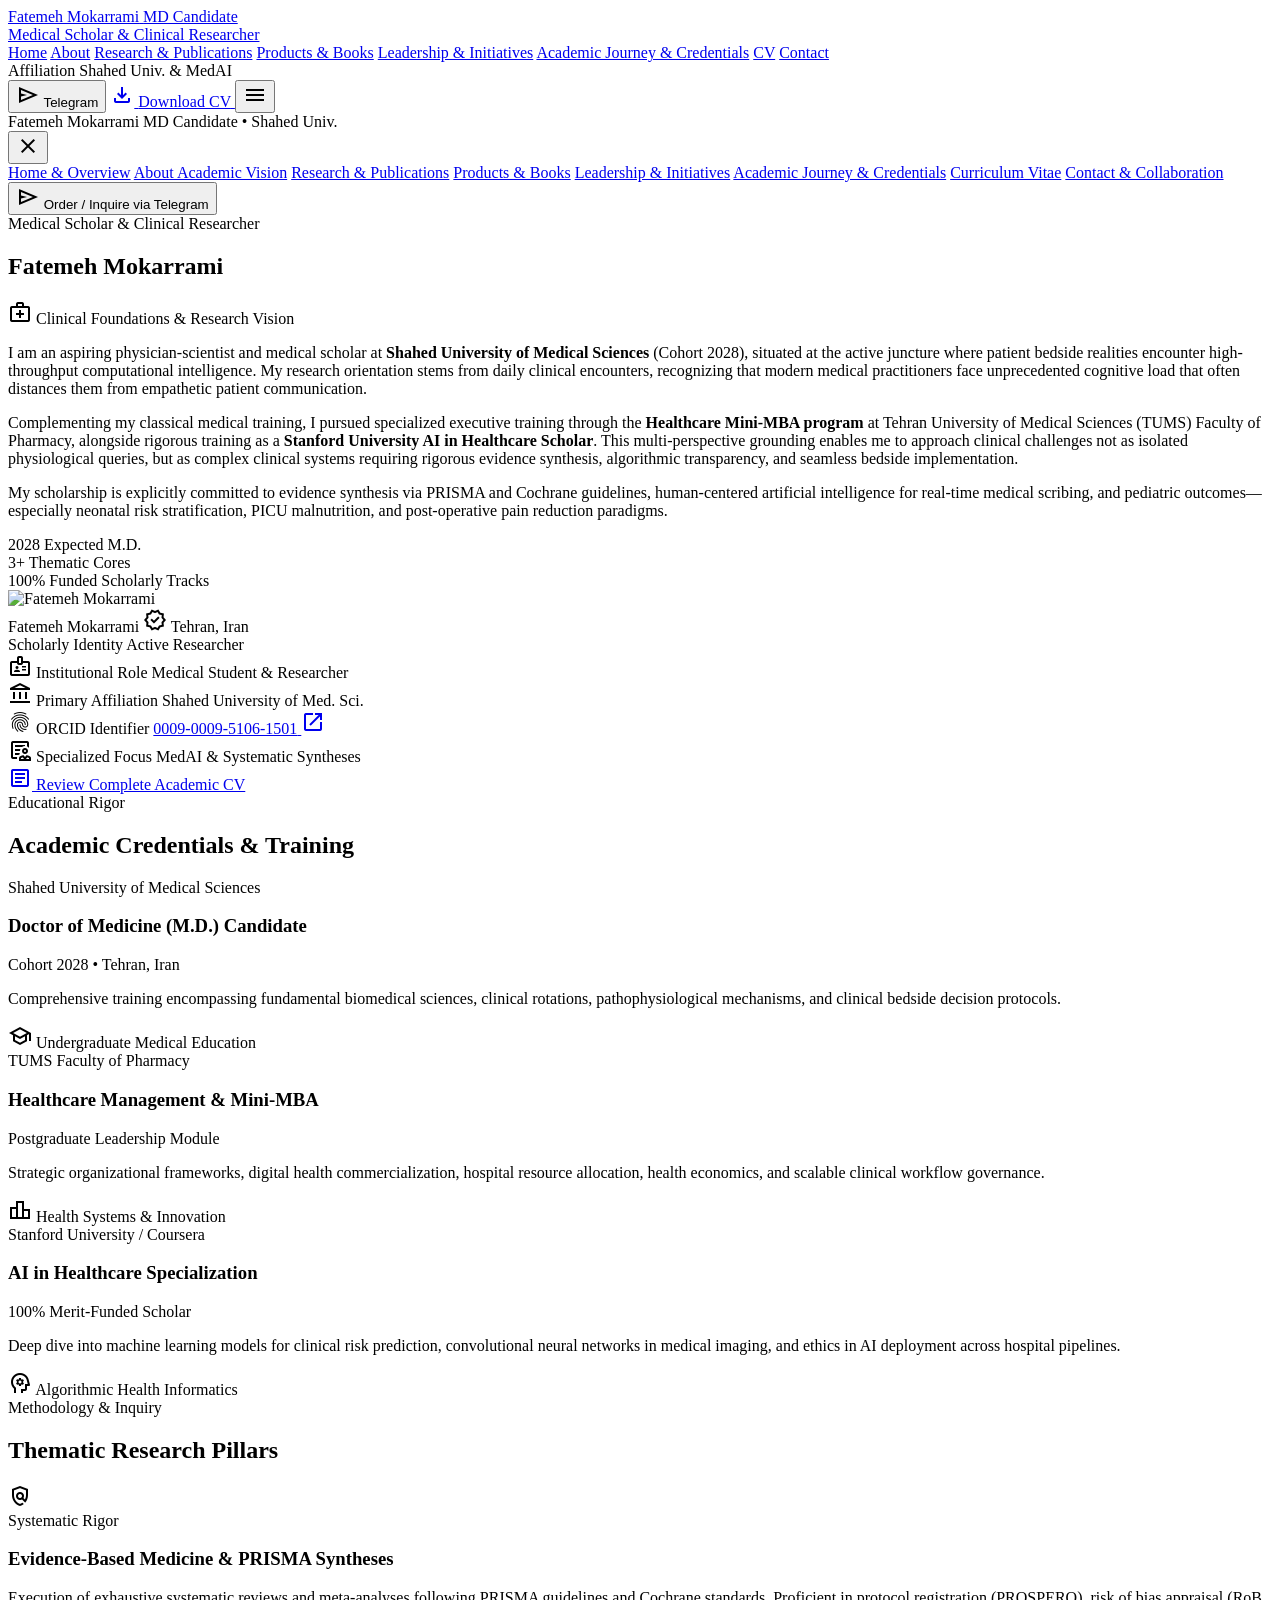
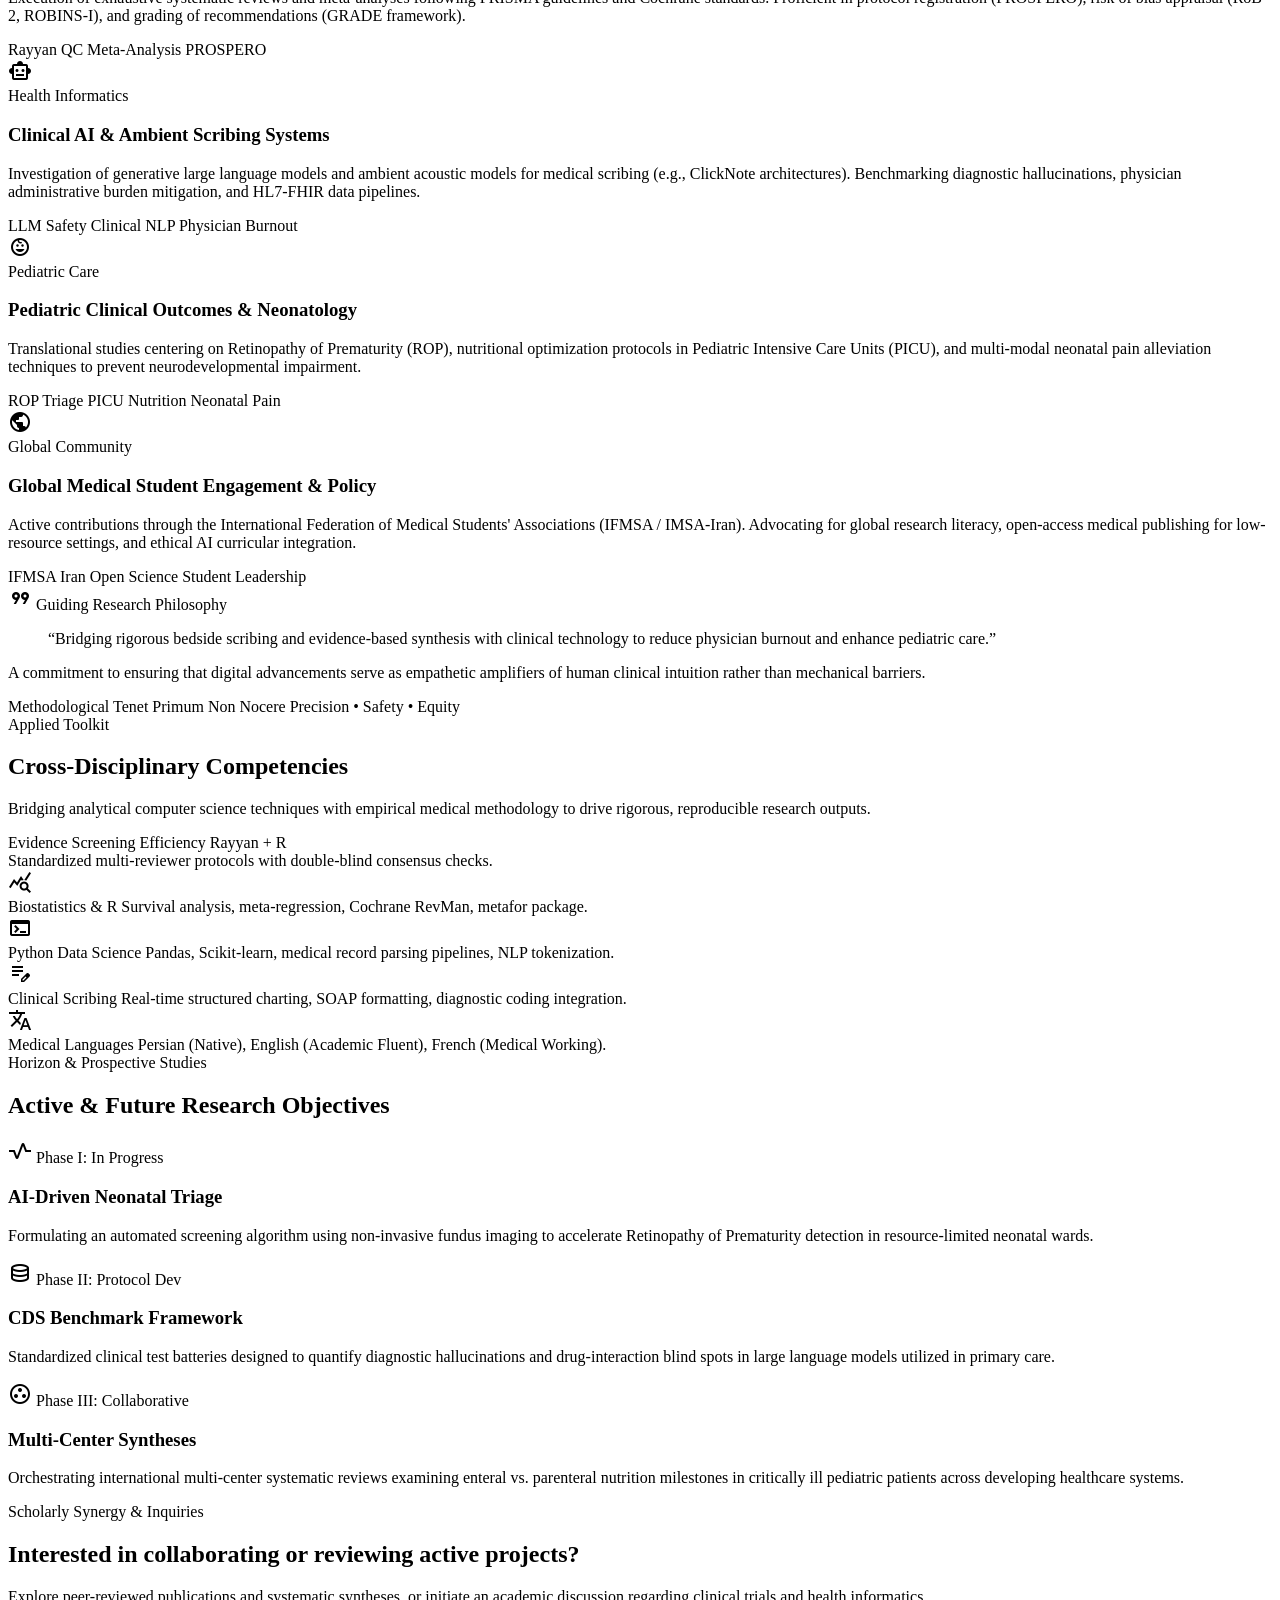
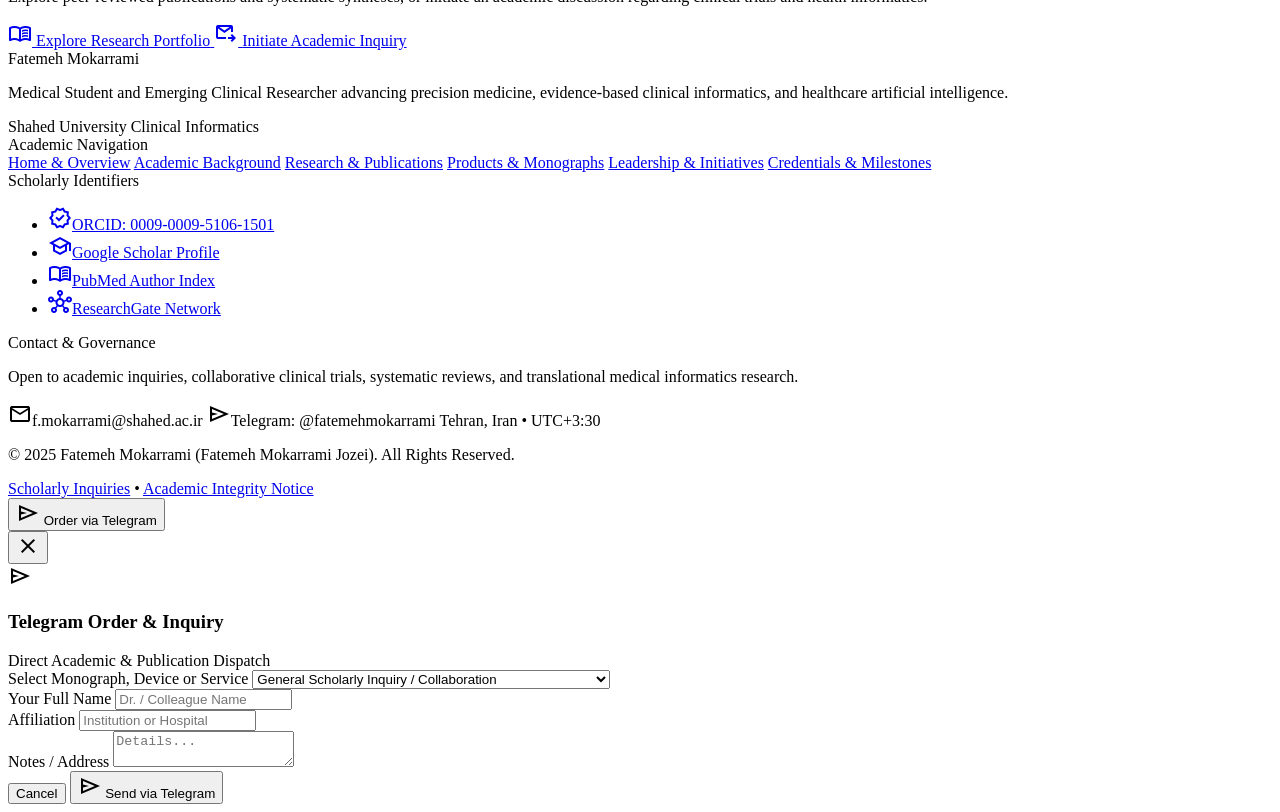
==== about.html @ cdd50680 "Add files via upload" ====
<!DOCTYPE html>
<html class="light" lang="en">
<head>
  <meta charset="utf-8" />
  <meta content="width=device-width, initial-scale=1.0" name="viewport" />
  <title>About | Fatemeh Mokarrami — Medical Scholar &amp; Clinical Researcher</title>
  <meta name="description" content="Academic profile, clinical research vision, and educational credentials of Fatemeh Mokarrami, MD Candidate at Shahed University of Medical Sciences." />
  <link href="https://fonts.googleapis.com" rel="preconnect" />
  <link crossorigin="" href="https://fonts.gstatic.com" rel="preconnect" />
  <link href="https://fonts.googleapis.com/css2?family=Newsreader:ital,opsz,wght@0,6..72,400;0,6..72,500;0,6..72,600;1,6..72,400&family=Plus+Jakarta+Sans:wght@400;500;600;700&display=swap" rel="stylesheet" />
  <link href="https://fonts.googleapis.com/css2?family=Material+Symbols+Outlined:opsz,wght,FILL,GRAD@20..48,100..700,0..1,-50..200" rel="stylesheet" />

  <script src="https://cdn.tailwindcss.com"></script>
  <script>
    tailwind.config = {
      darkMode: "class",
      theme: {
        extend: {
          colors: {
            "primary": "#006860",
            "primary-container": "#00837a",
            "on-primary": "#ffffff",
            "primary-fixed": "#90f4e9",
            "on-primary-fixed": "#00201d",
            "on-primary-fixed-variant": "#00504a",
            "secondary": "#2b5cad",
            "secondary-container": "#7ca8fd",
            "on-secondary": "#ffffff",
            "secondary-fixed": "#d8e2ff",
            "on-secondary-fixed": "#001a41",
            "surface": "#f7f9fb",
            "surface-dim": "#d8dadc",
            "surface-bright": "#f7f9fb",
            "surface-container-lowest": "#ffffff",
            "surface-container-low": "#f2f4f6",
            "surface-container": "#eceef0",
            "surface-container-high": "#e6e8ea",
            "surface-container-highest": "#e0e3e5",
            "on-surface": "#191c1e",
            "on-surface-variant": "#3d4947",
            "outline": "#6d7a77",
            "outline-variant": "#bdc9c6",
            "error": "#ba1a1a",
            "error-container": "#ffdad6",
            "on-error-container": "#93000a"
          },
          fontFamily: {
            "headline-lg": ["Newsreader", "serif"],
            "headline-md": ["Newsreader", "serif"],
            "headline-sm": ["Newsreader", "serif"],
            "headline-xl": ["Newsreader", "serif"],
            "body-lg": ["Plus Jakarta Sans", "sans-serif"],
            "body-md": ["Plus Jakarta Sans", "sans-serif"],
            "body-sm": ["Plus Jakarta Sans", "sans-serif"],
            "label-lg": ["Plus Jakarta Sans", "sans-serif"],
            "label-md": ["Plus Jakarta Sans", "sans-serif"],
            "label-sm": ["Plus Jakarta Sans", "sans-serif"]
          },
          spacing: {
            "gutter": "1.5rem",
            "space-xs": "0.25rem",
            "space-sm": "0.5rem",
            "space-md": "1rem",
            "space-lg": "1.5rem",
            "space-xl": "2.5rem"
          }
        }
      }
    };
  </script>
  <link rel="stylesheet" href="./assets/css/styles.css" />
</head>
<body class="bg-surface font-body-md text-on-surface antialiased">

  <!-- Header Navigation -->
  <header class="fixed top-0 left-0 right-0 w-full z-50 bg-surface-container-lowest/90 backdrop-blur-md shadow-[0_1px_8px_rgba(0,0,0,0.04)] border-b border-surface-container">
    <div class="h-20 max-w-7xl mx-auto px-gutter flex items-center justify-between gap-space-md">
      <a href="index.html" class="flex items-center gap-space-sm group">
        <div class="flex flex-col">
          <div class="flex items-center gap-2">
            <span class="font-headline-sm text-headline-sm text-secondary tracking-tight group-hover:text-primary transition-colors">Fatemeh Mokarrami</span>
            <span class="inline-flex items-center gap-1 px-2 py-0.5 rounded-full bg-primary-fixed text-on-primary-fixed font-label-sm text-xs font-semibold">
              <span class="w-1.5 h-1.5 rounded-full bg-primary animate-pulse"></span>
              <span>MD Candidate</span>
            </span>
          </div>
          <span class="font-label-md text-xs text-on-surface-variant">Medical Scholar &amp; Clinical Researcher</span>
        </div>
      </a>

      <nav class="hidden xl:flex items-center gap-1.5">
        <a href="index.html" data-nav-link class="font-label-lg text-sm text-on-surface-variant hover:text-on-surface hover:bg-surface-container-low px-3 py-1.5 rounded-lg transition-colors">Home</a>
        <a href="about.html" data-nav-link class="font-label-lg text-sm text-secondary font-semibold bg-secondary-fixed/40 px-3 py-1.5 rounded-lg transition-colors">About</a>
        <a href="research.html" data-nav-link class="font-label-lg text-sm text-on-surface-variant hover:text-on-surface hover:bg-surface-container-low px-3 py-1.5 rounded-lg transition-colors">Research &amp; Publications</a>
        <a href="products.html" data-nav-link class="font-label-lg text-sm text-on-surface-variant hover:text-on-surface hover:bg-surface-container-low px-3 py-1.5 rounded-lg transition-colors">Products &amp; Books</a>
        <a href="leadership.html" data-nav-link class="font-label-lg text-sm text-on-surface-variant hover:text-on-surface hover:bg-surface-container-low px-3 py-1.5 rounded-lg transition-colors">Leadership &amp; Initiatives</a>
        <a href="credentials.html" data-nav-link class="font-label-lg text-sm text-on-surface-variant hover:text-on-surface hover:bg-surface-container-low px-3 py-1.5 rounded-lg transition-colors">Academic Journey &amp; Credentials</a>
        <a href="cv.html" data-nav-link class="font-label-lg text-sm text-on-surface-variant hover:text-on-surface hover:bg-surface-container-low px-3 py-1.5 rounded-lg transition-colors">CV</a>
        <a href="contact.html" data-nav-link class="font-label-lg text-sm text-on-surface-variant hover:text-on-surface hover:bg-surface-container-low px-3 py-1.5 rounded-lg transition-colors">Contact</a>
      </nav>

      <div class="flex items-center gap-space-sm">
        <div class="hidden sm:flex flex-col items-end text-right">
          <span class="font-label-sm text-[11px] text-secondary uppercase tracking-wider font-bold">Affiliation</span>
          <span class="font-label-md text-xs text-on-surface font-medium">Shahed Univ. &amp; MedAI</span>
        </div>
        <button onclick="openTelegramOrder()" class="hidden md:inline-flex items-center gap-1.5 px-3 py-1.5 rounded-lg bg-[#2483e2]/15 hover:bg-[#2483e2]/25 text-[#1d6fc2] font-label-md text-xs font-semibold transition-all">
          <span class="material-symbols-outlined text-[16px]">send</span>
          <span>Telegram</span>
        </button>
        <a href="cv.html" class="inline-flex items-center gap-1.5 px-3.5 py-1.5 rounded-lg bg-secondary-fixed/30 hover:bg-secondary-fixed text-secondary hover:text-on-secondary-fixed transition-colors font-label-md text-xs font-semibold">
          <span class="material-symbols-outlined text-[18px]">download</span>
          <span>Download CV</span>
        </a>
        <button id="mobileMenuToggle" class="xl:hidden p-2 rounded-lg bg-surface-container hover:bg-surface-container-high text-on-surface transition-colors" aria-label="Open Navigation Menu">
          <span class="material-symbols-outlined text-[24px]">menu</span>
        </button>
      </div>
    </div>
  </header>

  <!-- Mobile Menu Drawer -->
  <div id="mobileNavBackdrop" class="fixed inset-0 z-50 bg-black/40 backdrop-blur-xs hidden transition-opacity"></div>
  <aside id="mobileNavDrawer" class="fixed top-0 right-0 w-80 max-w-[85vw] h-full z-50 bg-surface-container-lowest shadow-2xl p-6 flex flex-col justify-between transform translate-x-full transition-transform duration-300">
    <div class="flex flex-col gap-4">
      <div class="flex items-center justify-between pb-3 border-b border-surface-container">
        <div class="flex flex-col">
          <span class="font-headline-sm text-secondary font-bold">Fatemeh Mokarrami</span>
          <span class="text-xs text-primary font-medium">MD Candidate • Shahed Univ.</span>
        </div>
        <button id="mobileMenuClose" class="p-1 rounded-lg text-on-surface-variant hover:text-on-surface">
          <span class="material-symbols-outlined text-[24px]">close</span>
        </button>
      </div>
      <nav class="flex flex-col gap-1 text-sm font-medium">
        <a href="index.html" class="px-3 py-2 rounded-lg hover:bg-surface-container-low text-on-surface">Home &amp; Overview</a>
        <a href="about.html" class="px-3 py-2 rounded-lg bg-secondary-fixed/40 text-secondary font-semibold">About Academic Vision</a>
        <a href="research.html" class="px-3 py-2 rounded-lg hover:bg-surface-container-low text-on-surface">Research &amp; Publications</a>
        <a href="products.html" class="px-3 py-2 rounded-lg hover:bg-surface-container-low text-on-surface">Products &amp; Books</a>
        <a href="leadership.html" class="px-3 py-2 rounded-lg hover:bg-surface-container-low text-on-surface">Leadership &amp; Initiatives</a>
        <a href="credentials.html" class="px-3 py-2 rounded-lg hover:bg-surface-container-low text-on-surface">Academic Journey &amp; Credentials</a>
        <a href="cv.html" class="px-3 py-2 rounded-lg hover:bg-surface-container-low text-on-surface">Curriculum Vitae</a>
        <a href="contact.html" class="px-3 py-2 rounded-lg hover:bg-surface-container-low text-on-surface">Contact &amp; Collaboration</a>
      </nav>
    </div>
    <div class="flex flex-col gap-2 pt-4 border-t border-surface-container">
      <button onclick="openTelegramOrder()" class="w-full py-2.5 px-4 rounded-lg bg-[#2483e2] text-white font-medium text-xs flex items-center justify-center gap-2">
        <span class="material-symbols-outlined text-[18px]">send</span>
        <span>Order / Inquire via Telegram</span>
      </button>
    </div>
  </aside>

  <!-- =========================================================================
       MAIN ABOUT CONTENT (EXACT STITCH MARKUP PRESERVED)
       ========================================================================= -->
  <main class="w-full pt-20 bg-surface min-h-[calc(100vh-80px)]">
    <div class="flex flex-col w-full">
      <!-- Subtle Luminous Atmosphere Ambient -->
      <div class="relative w-full overflow-hidden bg-surface py-space-xl px-gutter">
        <div class="absolute -top-24 right-10 w-96 h-96 rounded-full bg-secondary-fixed/40 blur-3xl pointer-events-none -z-0"></div>
        <div class="absolute top-1/2 -left-20 w-80 h-80 rounded-full bg-primary-fixed/30 blur-3xl pointer-events-none -z-0"></div>
        
        <div class="max-w-7xl mx-auto relative z-10 flex flex-col gap-space-xl">
          <!-- Section 1: Editorial Page Header -->
          <section class="flex flex-col items-start gap-2 max-w-4xl">
            <div class="inline-flex items-center gap-2 px-3 py-1 rounded-full bg-secondary-fixed/50 text-secondary">
              <span class="w-2 h-2 rounded-full bg-primary"></span>
              <span class="font-label-sm text-xs uppercase tracking-widest font-semibold">Medical Scholar &amp; Clinical Researcher</span>
            </div>
            <h1 class="font-headline-xl text-3xl sm:text-4xl lg:text-[3.25rem] lg:leading-[3.75rem] text-secondary tracking-tight font-headline-lg">Fatemeh Mokarrami</h1>
          </section>

          <!-- Section 2: Editorial Narrative & Portrait Asymmetry -->
          <section class="grid grid-cols-1 lg:grid-cols-12 gap-space-lg items-start">
            <!-- Left: Narrative Discourse (7 Cols) -->
            <div class="lg:col-span-7 flex flex-col gap-space-md">
              <div class="p-space-lg rounded-xl bg-surface-container-lowest shadow-sm flex flex-col gap-space-md">
                <div class="flex items-center gap-2 text-primary font-label-md text-sm uppercase tracking-wider font-semibold">
                  <span class="material-symbols-outlined text-[20px]">medical_services</span>
                  <span>Clinical Foundations &amp; Research Vision</span>
                </div>
                <p class="font-body-lg text-base text-on-surface leading-relaxed">
                  I am an aspiring physician-scientist and medical scholar at <strong class="font-semibold text-secondary">Shahed University of Medical Sciences</strong> (Cohort 2028), situated at the active juncture where patient bedside realities encounter high-throughput computational intelligence. My research orientation stems from daily clinical encounters, recognizing that modern medical practitioners face unprecedented cognitive load that often distances them from empathetic patient communication.
                </p>
                <p class="font-body-lg text-base text-on-surface leading-relaxed">
                  Complementing my classical medical training, I pursued specialized executive training through the <strong class="font-semibold text-on-surface">Healthcare Mini-MBA program</strong> at Tehran University of Medical Sciences (TUMS) Faculty of Pharmacy, alongside rigorous training as a <strong class="font-semibold text-secondary">Stanford University AI in Healthcare Scholar</strong>. This multi-perspective grounding enables me to approach clinical challenges not as isolated physiological queries, but as complex clinical systems requiring rigorous evidence synthesis, algorithmic transparency, and seamless bedside implementation.
                </p>
                <p class="font-body-lg text-base text-on-surface leading-relaxed">
                  My scholarship is explicitly committed to evidence synthesis via PRISMA and Cochrane guidelines, human-centered artificial intelligence for real-time medical scribing, and pediatric outcomes—especially neonatal risk stratification, PICU malnutrition, and post-operative pain reduction paradigms.
                </p>
                
                <!-- Quick Affiliation Metrics Strip -->
                <div class="grid grid-cols-3 gap-space-sm pt-space-xs mt-space-xs">
                  <div class="p-space-sm rounded-lg bg-surface-container-low flex flex-col">
                    <span class="font-headline-sm text-lg font-bold text-primary font-newsreader">2028</span>
                    <span class="font-label-sm text-xs text-on-surface-variant">Expected M.D.</span>
                  </div>
                  <div class="p-space-sm rounded-lg bg-surface-container-low flex flex-col">
                    <span class="font-headline-sm text-lg font-bold text-secondary font-newsreader">3+</span>
                    <span class="font-label-sm text-xs text-on-surface-variant">Thematic Cores</span>
                  </div>
                  <div class="p-space-sm rounded-lg bg-surface-container-low flex flex-col">
                    <span class="font-headline-sm text-lg font-bold text-tertiary font-newsreader">100%</span>
                    <span class="font-label-sm text-xs text-on-surface-variant">Funded Scholarly Tracks</span>
                  </div>
                </div>
              </div>
            </div>

            <!-- Right: Scholar Portrait & Verified Metadata Card (5 Cols) -->
            <div class="lg:col-span-5 flex flex-col gap-space-md">
              <div class="p-space-lg rounded-xl bg-surface-container-lowest shadow-sm flex flex-col gap-space-md relative overflow-hidden">
                <!-- Decorative Accent Band -->
                <div class="absolute top-0 left-0 right-0 h-1.5 bg-gradient-to-r from-primary via-secondary-container to-secondary"></div>
                <div class="relative w-full aspect-[4/3] rounded-lg overflow-hidden bg-surface-container-high group">
                  <img class="w-full h-full object-cover group-hover:scale-105 transition-transform duration-500" alt="Fatemeh Mokarrami" src="https://lh3.googleusercontent.com/aida-public/[base64]" />
                  <div class="absolute bottom-3 left-3 right-3 p-space-xs rounded-lg bg-surface-container-lowest/90 backdrop-blur-md flex items-center justify-between border border-surface-container shadow-xs">
                    <span class="font-label-sm text-xs text-secondary font-semibold">Fatemeh Mokarrami</span>
                    <span class="inline-flex items-center gap-1 font-label-sm text-xs text-primary font-medium">
                      <span class="material-symbols-outlined text-[16px]">verified</span> Tehran, Iran
                    </span>
                  </div>
                </div>

                <!-- Scholar Credentials Box -->
                <div class="flex flex-col gap-space-sm">
                  <div class="flex items-center justify-between pb-space-xs">
                    <span class="font-label-sm text-xs uppercase text-on-surface-variant font-semibold tracking-wider">Scholarly Identity</span>
                    <span class="px-2 py-0.5 rounded-full bg-primary-fixed text-on-primary-fixed font-label-sm text-xs font-semibold">Active Researcher</span>
                  </div>
                  <div class="flex flex-col gap-2 font-body-sm text-xs">
                    <div class="flex items-center justify-between p-2 rounded-lg bg-surface-container-low">
                      <span class="text-on-surface-variant flex items-center gap-2">
                        <span class="material-symbols-outlined text-[16px] text-primary">badge</span> Institutional Role
                      </span>
                      <span class="font-medium text-on-surface text-right">Medical Student &amp; Researcher</span>
                    </div>
                    <div class="flex items-center justify-between p-2 rounded-lg bg-surface-container-low">
                      <span class="text-on-surface-variant flex items-center gap-2">
                        <span class="material-symbols-outlined text-[16px] text-secondary">account_balance</span> Primary Affiliation
                      </span>
                      <span class="font-medium text-on-surface text-right">Shahed University of Med. Sci.</span>
                    </div>
                    <div class="flex items-center justify-between p-2 rounded-lg bg-surface-container-low">
                      <span class="text-on-surface-variant flex items-center gap-2">
                        <span class="material-symbols-outlined text-[16px] text-primary">fingerprint</span> ORCID Identifier
                      </span>
                      <a class="font-medium text-secondary hover:underline flex items-center gap-1" href="https://orcid.org" target="_blank" rel="noopener noreferrer">
                        <span>0009-0009-5106-1501</span>
                        <span class="material-symbols-outlined text-[14px]">open_in_new</span>
                      </a>
                    </div>
                    <div class="flex items-center justify-between p-2 rounded-lg bg-surface-container-low">
                      <span class="text-on-surface-variant flex items-center gap-2">
                        <span class="material-symbols-outlined text-[16px] text-secondary">clinical_notes</span> Specialized Focus
                      </span>
                      <span class="font-medium text-on-surface text-right">MedAI &amp; Systematic Syntheses</span>
                    </div>
                  </div>
                </div>

                <!-- Download Brief Profile Link -->
                <a class="w-full inline-flex items-center justify-center gap-2 py-2.5 px-4 rounded-lg bg-secondary text-white hover:bg-secondary/90 transition-colors font-label-md text-xs font-semibold shadow-xs" href="cv.html">
                  <span class="material-symbols-outlined text-[18px]">article</span>
                  <span>Review Complete Academic CV</span>
                </a>
              </div>
            </div>
          </section>

          <!-- Section 3: Academic Background & Milestones -->
          <section class="flex flex-col gap-space-md">
            <div class="flex flex-col gap-1">
              <span class="font-label-sm text-xs text-primary uppercase font-bold tracking-wider">Educational Rigor</span>
              <h2 class="font-headline-lg text-2xl sm:text-3xl font-medium text-secondary font-newsreader">Academic Credentials &amp; Training</h2>
            </div>
            <div class="grid grid-cols-1 md:grid-cols-3 gap-space-md">
              <!-- Card 1: Clinical Medicine -->
              <div class="p-space-lg rounded-xl bg-surface-container-lowest shadow-sm border border-surface-container/70 flex flex-col justify-between gap-space-md relative overflow-hidden group hover:shadow-md transition-shadow">
                <div class="w-12 h-1 bg-primary rounded-full"></div>
                <div class="flex flex-col gap-2">
                  <span class="font-label-sm text-xs text-primary uppercase font-semibold">Shahed University of Medical Sciences</span>
                  <h3 class="font-headline-sm text-lg font-semibold text-on-surface font-newsreader">Doctor of Medicine (M.D.) Candidate</h3>
                  <span class="font-label-md text-xs text-secondary font-medium">Cohort 2028 • Tehran, Iran</span>
                  <p class="font-body-md text-xs text-on-surface-variant pt-2 leading-relaxed">
                    Comprehensive training encompassing fundamental biomedical sciences, clinical rotations, pathophysiological mechanisms, and clinical bedside decision protocols.
                  </p>
                </div>
                <div class="inline-flex items-center gap-1.5 text-primary font-label-sm text-xs pt-2">
                  <span class="material-symbols-outlined text-[16px]">school</span>
                  <span>Undergraduate Medical Education</span>
                </div>
              </div>

              <!-- Card 2: Healthcare Mini-MBA -->
              <div class="p-space-lg rounded-xl bg-surface-container-lowest shadow-sm border border-surface-container/70 flex flex-col justify-between gap-space-md relative overflow-hidden group hover:shadow-md transition-shadow">
                <div class="w-12 h-1 bg-secondary rounded-full"></div>
                <div class="flex flex-col gap-2">
                  <span class="font-label-sm text-xs text-secondary uppercase font-semibold">TUMS Faculty of Pharmacy</span>
                  <h3 class="font-headline-sm text-lg font-semibold text-on-surface font-newsreader">Healthcare Management &amp; Mini-MBA</h3>
                  <span class="font-label-md text-xs text-secondary font-medium">Postgraduate Leadership Module</span>
                  <p class="font-body-md text-xs text-on-surface-variant pt-2 leading-relaxed">
                    Strategic organizational frameworks, digital health commercialization, hospital resource allocation, health economics, and scalable clinical workflow governance.
                  </p>
                </div>
                <div class="inline-flex items-center gap-1.5 text-secondary font-label-sm text-xs pt-2">
                  <span class="material-symbols-outlined text-[16px]">leaderboard</span>
                  <span>Health Systems &amp; Innovation</span>
                </div>
              </div>

              <!-- Card 3: AI & Digital Health -->
              <div class="p-space-lg rounded-xl bg-surface-container-lowest shadow-sm border border-surface-container/70 flex flex-col justify-between gap-space-md relative overflow-hidden group hover:shadow-md transition-shadow">
                <div class="w-12 h-1 bg-primary rounded-full"></div>
                <div class="flex flex-col gap-2">
                  <span class="font-label-sm text-xs text-primary uppercase font-semibold">Stanford University / Coursera</span>
                  <h3 class="font-headline-sm text-lg font-semibold text-on-surface font-newsreader">AI in Healthcare Specialization</h3>
                  <span class="font-label-md text-xs text-secondary font-medium">100% Merit-Funded Scholar</span>
                  <p class="font-body-md text-xs text-on-surface-variant pt-2 leading-relaxed">
                    Deep dive into machine learning models for clinical risk prediction, convolutional neural networks in medical imaging, and ethics in AI deployment across hospital pipelines.
                  </p>
                </div>
                <div class="inline-flex items-center gap-1.5 text-primary font-label-sm text-xs pt-2">
                  <span class="material-symbols-outlined text-[16px]">psychology</span>
                  <span>Algorithmic Health Informatics</span>
                </div>
              </div>
            </div>
          </section>

          <!-- Section 4: Thematic Research Pillars -->
          <section class="flex flex-col gap-space-md">
            <div class="flex flex-col gap-1">
              <span class="font-label-sm text-xs text-secondary uppercase font-bold tracking-wider">Methodology &amp; Inquiry</span>
              <h2 class="font-headline-lg text-2xl sm:text-3xl font-medium text-secondary font-newsreader">Thematic Research Pillars</h2>
            </div>
            <div class="grid grid-cols-1 md:grid-cols-2 gap-space-md">
              <div class="p-space-lg rounded-xl bg-surface-container-lowest shadow-sm border border-surface-container/70 flex flex-col gap-space-sm hover:shadow-md transition-shadow">
                <div class="flex items-center justify-between">
                  <div class="w-10 h-10 rounded-lg bg-secondary-fixed/50 flex items-center justify-center text-secondary">
                    <span class="material-symbols-outlined text-[22px]">policy</span>
                  </div>
                  <span class="px-2.5 py-0.5 rounded-full bg-secondary-fixed text-on-secondary-fixed text-xs font-semibold">Systematic Rigor</span>
                </div>
                <h3 class="font-headline-sm text-lg font-semibold text-on-surface mt-1 font-newsreader">Evidence-Based Medicine &amp; PRISMA Syntheses</h3>
                <p class="font-body-md text-xs text-on-surface-variant leading-relaxed">
                  Execution of exhaustive systematic reviews and meta-analyses following PRISMA guidelines and Cochrane standards. Proficient in protocol registration (PROSPERO), risk of bias appraisal (RoB 2, ROBINS-I), and grading of recommendations (GRADE framework).
                </p>
                <div class="flex flex-wrap gap-2 pt-2">
                  <span class="px-2 py-0.5 rounded bg-surface-container text-on-surface-variant text-xs">Rayyan QC</span>
                  <span class="px-2 py-0.5 rounded bg-surface-container text-on-surface-variant text-xs">Meta-Analysis</span>
                  <span class="px-2 py-0.5 rounded bg-surface-container text-on-surface-variant text-xs">PROSPERO</span>
                </div>
              </div>

              <div class="p-space-lg rounded-xl bg-surface-container-lowest shadow-sm border border-surface-container/70 flex flex-col gap-space-sm hover:shadow-md transition-shadow">
                <div class="flex items-center justify-between">
                  <div class="w-10 h-10 rounded-lg bg-primary-fixed/50 flex items-center justify-center text-primary">
                    <span class="material-symbols-outlined text-[22px]">smart_toy</span>
                  </div>
                  <span class="px-2.5 py-0.5 rounded-full bg-primary-fixed text-on-primary-fixed text-xs font-semibold">Health Informatics</span>
                </div>
                <h3 class="font-headline-sm text-lg font-semibold text-on-surface mt-1 font-newsreader">Clinical AI &amp; Ambient Scribing Systems</h3>
                <p class="font-body-md text-xs text-on-surface-variant leading-relaxed">
                  Investigation of generative large language models and ambient acoustic models for medical scribing (e.g., ClickNote architectures). Benchmarking diagnostic hallucinations, physician administrative burden mitigation, and HL7-FHIR data pipelines.
                </p>
                <div class="flex flex-wrap gap-2 pt-2">
                  <span class="px-2 py-0.5 rounded bg-surface-container text-on-surface-variant text-xs">LLM Safety</span>
                  <span class="px-2 py-0.5 rounded bg-surface-container text-on-surface-variant text-xs">Clinical NLP</span>
                  <span class="px-2 py-0.5 rounded bg-surface-container text-on-surface-variant text-xs">Physician Burnout</span>
                </div>
              </div>

              <div class="p-space-lg rounded-xl bg-surface-container-lowest shadow-sm border border-surface-container/70 flex flex-col gap-space-sm hover:shadow-md transition-shadow">
                <div class="flex items-center justify-between">
                  <div class="w-10 h-10 rounded-lg bg-secondary-fixed/50 flex items-center justify-center text-secondary">
                    <span class="material-symbols-outlined text-[22px]">child_care</span>
                  </div>
                  <span class="px-2.5 py-0.5 rounded-full bg-secondary-fixed text-on-secondary-fixed text-xs font-semibold">Pediatric Care</span>
                </div>
                <h3 class="font-headline-sm text-lg font-semibold text-on-surface mt-1 font-newsreader">Pediatric Clinical Outcomes &amp; Neonatology</h3>
                <p class="font-body-md text-xs text-on-surface-variant leading-relaxed">
                  Translational studies centering on Retinopathy of Prematurity (ROP), nutritional optimization protocols in Pediatric Intensive Care Units (PICU), and multi-modal neonatal pain alleviation techniques to prevent neurodevelopmental impairment.
                </p>
                <div class="flex flex-wrap gap-2 pt-2">
                  <span class="px-2 py-0.5 rounded bg-surface-container text-on-surface-variant text-xs">ROP Triage</span>
                  <span class="px-2 py-0.5 rounded bg-surface-container text-on-surface-variant text-xs">PICU Nutrition</span>
                  <span class="px-2 py-0.5 rounded bg-surface-container text-on-surface-variant text-xs">Neonatal Pain</span>
                </div>
              </div>

              <div class="p-space-lg rounded-xl bg-surface-container-lowest shadow-sm border border-surface-container/70 flex flex-col gap-space-sm hover:shadow-md transition-shadow">
                <div class="flex items-center justify-between">
                  <div class="w-10 h-10 rounded-lg bg-primary-fixed/50 flex items-center justify-center text-primary">
                    <span class="material-symbols-outlined text-[22px]">public</span>
                  </div>
                  <span class="px-2.5 py-0.5 rounded-full bg-primary-fixed text-on-primary-fixed text-xs font-semibold">Global Community</span>
                </div>
                <h3 class="font-headline-sm text-lg font-semibold text-on-surface mt-1 font-newsreader">Global Medical Student Engagement &amp; Policy</h3>
                <p class="font-body-md text-xs text-on-surface-variant leading-relaxed">
                  Active contributions through the International Federation of Medical Students' Associations (IFMSA / IMSA-Iran). Advocating for global research literacy, open-access medical publishing for low-resource settings, and ethical AI curricular integration.
                </p>
                <div class="flex flex-wrap gap-2 pt-2">
                  <span class="px-2 py-0.5 rounded bg-surface-container text-on-surface-variant text-xs">IFMSA Iran</span>
                  <span class="px-2 py-0.5 rounded bg-surface-container text-on-surface-variant text-xs">Open Science</span>
                  <span class="px-2 py-0.5 rounded bg-surface-container text-on-surface-variant text-xs">Student Leadership</span>
                </div>
              </div>
            </div>
          </section>

          <!-- Section 5: Research Philosophy Callout Banner -->
          <section class="w-full rounded-2xl bg-primary-fixed/30 p-space-lg lg:p-space-xl relative overflow-hidden shadow-sm border border-primary-fixed/50">
            <div class="flex flex-col lg:flex-row items-start lg:items-center justify-between gap-space-md relative z-10">
              <div class="flex flex-col gap-space-xs max-w-3xl">
                <div class="flex items-center gap-2 text-primary font-label-sm text-xs uppercase font-bold tracking-widest">
                  <span class="material-symbols-outlined text-[18px]">format_quote</span>
                  <span>Guiding Research Philosophy</span>
                </div>
                <blockquote class="font-headline-lg text-xl sm:text-2xl lg:text-[2.25rem] lg:leading-[2.75rem] text-on-primary-fixed italic font-normal font-newsreader">
                  “Bridging rigorous bedside scribing and evidence-based synthesis with clinical technology to reduce physician burnout and enhance pediatric care.”
                </blockquote>
                <p class="font-body-md text-xs text-on-primary-fixed-variant pt-2">
                  A commitment to ensuring that digital advancements serve as empathetic amplifiers of human clinical intuition rather than mechanical barriers.
                </p>
              </div>
              <div class="shrink-0 p-4 rounded-xl bg-surface-container-lowest/80 backdrop-blur-sm flex flex-col gap-1 text-center min-w-[200px] border border-surface-container shadow-xs">
                <span class="font-label-sm text-xs text-on-surface-variant uppercase">Methodological Tenet</span>
                <span class="font-headline-sm text-lg font-bold text-primary font-newsreader">Primum Non Nocere</span>
                <span class="font-label-sm text-xs text-secondary font-medium">Precision • Safety • Equity</span>
              </div>
            </div>
          </section>

          <!-- Section 6: Cross-Disciplinary Competencies & Technical Skills -->
          <section class="grid grid-cols-1 lg:grid-cols-12 gap-space-lg items-center">
            <div class="lg:col-span-5 flex flex-col gap-space-sm">
              <span class="font-label-sm text-xs text-primary uppercase font-bold tracking-wider">Applied Toolkit</span>
              <h2 class="font-headline-lg text-2xl sm:text-3xl font-medium text-secondary font-newsreader">Cross-Disciplinary Competencies</h2>
              <p class="font-body-lg text-sm text-on-surface-variant leading-relaxed">
                Bridging analytical computer science techniques with empirical medical methodology to drive rigorous, reproducible research outputs.
              </p>
              
              <!-- Small progress metric box -->
              <div class="p-space-md rounded-xl bg-surface-container-lowest shadow-sm border border-surface-container/70 flex flex-col gap-space-sm mt-space-xs">
                <div class="flex items-center justify-between text-xs">
                  <span class="font-label-md text-on-surface font-semibold">Evidence Screening Efficiency</span>
                  <span class="font-label-md text-primary font-bold">Rayyan + R</span>
                </div>
                <div class="w-full h-2 rounded-full bg-surface-container overflow-hidden">
                  <div class="h-2 rounded-full bg-primary" style="width: 92%"></div>
                </div>
                <span class="font-body-sm text-[11px] text-on-surface-variant">Standardized multi-reviewer protocols with double-blind consensus checks.</span>
              </div>
            </div>

            <div class="lg:col-span-7 grid grid-cols-1 sm:grid-cols-2 gap-space-sm">
              <div class="p-space-md rounded-xl bg-surface-container-lowest shadow-sm border border-surface-container/70 flex items-start gap-3">
                <div class="w-9 h-9 rounded-lg bg-primary-fixed/50 flex items-center justify-center text-primary shrink-0">
                  <span class="material-symbols-outlined text-[20px]">query_stats</span>
                </div>
                <div class="flex flex-col">
                  <span class="font-headline-sm text-sm font-bold text-on-surface font-newsreader">Biostatistics &amp; R</span>
                  <span class="font-body-sm text-xs text-on-surface-variant mt-0.5">Survival analysis, meta-regression, Cochrane RevMan, metafor package.</span>
                </div>
              </div>

              <div class="p-space-md rounded-xl bg-surface-container-lowest shadow-sm border border-surface-container/70 flex items-start gap-3">
                <div class="w-9 h-9 rounded-lg bg-secondary-fixed/50 flex items-center justify-center text-secondary shrink-0">
                  <span class="material-symbols-outlined text-[20px]">terminal</span>
                </div>
                <div class="flex flex-col">
                  <span class="font-headline-sm text-sm font-bold text-on-surface font-newsreader">Python Data Science</span>
                  <span class="font-body-sm text-xs text-on-surface-variant mt-0.5">Pandas, Scikit-learn, medical record parsing pipelines, NLP tokenization.</span>
                </div>
              </div>

              <div class="p-space-md rounded-xl bg-surface-container-lowest shadow-sm border border-surface-container/70 flex items-start gap-3">
                <div class="w-9 h-9 rounded-lg bg-secondary-fixed/50 flex items-center justify-center text-secondary shrink-0">
                  <span class="material-symbols-outlined text-[20px]">edit_note</span>
                </div>
                <div class="flex flex-col">
                  <span class="font-headline-sm text-sm font-bold text-on-surface font-newsreader">Clinical Scribing</span>
                  <span class="font-body-sm text-xs text-on-surface-variant mt-0.5">Real-time structured charting, SOAP formatting, diagnostic coding integration.</span>
                </div>
              </div>

              <div class="p-space-md rounded-xl bg-surface-container-lowest shadow-sm border border-surface-container/70 flex items-start gap-3">
                <div class="w-9 h-9 rounded-lg bg-primary-fixed/50 flex items-center justify-center text-primary shrink-0">
                  <span class="material-symbols-outlined text-[20px]">translate</span>
                </div>
                <div class="flex flex-col">
                  <span class="font-headline-sm text-sm font-bold text-on-surface font-newsreader">Medical Languages</span>
                  <span class="font-body-sm text-xs text-on-surface-variant mt-0.5">Persian (Native), English (Academic Fluent), French (Medical Working).</span>
                </div>
              </div>
            </div>
          </section>

          <!-- Section 7: Future Research Directions -->
          <section class="flex flex-col gap-space-md">
            <div class="flex flex-col gap-1">
              <span class="font-label-sm text-xs text-secondary uppercase font-bold tracking-wider">Horizon &amp; Prospective Studies</span>
              <h2 class="font-headline-lg text-2xl sm:text-3xl font-medium text-secondary font-newsreader">Active &amp; Future Research Objectives</h2>
            </div>
            <div class="grid grid-cols-1 md:grid-cols-3 gap-space-md">
              <div class="p-space-lg rounded-xl bg-surface-container-lowest shadow-sm border border-surface-container/70 flex flex-col gap-space-sm relative">
                <div class="flex items-center gap-2 text-primary">
                  <span class="material-symbols-outlined text-[22px]">vital_signs</span>
                  <span class="font-label-sm text-xs uppercase font-bold">Phase I: In Progress</span>
                </div>
                <h3 class="font-headline-sm text-base font-semibold text-on-surface font-newsreader">AI-Driven Neonatal Triage</h3>
                <p class="font-body-md text-xs text-on-surface-variant leading-relaxed">
                  Formulating an automated screening algorithm using non-invasive fundus imaging to accelerate Retinopathy of Prematurity detection in resource-limited neonatal wards.
                </p>
              </div>

              <div class="p-space-lg rounded-xl bg-surface-container-lowest shadow-sm border border-surface-container/70 flex flex-col gap-space-sm relative">
                <div class="flex items-center gap-2 text-secondary">
                  <span class="material-symbols-outlined text-[22px]">database</span>
                  <span class="font-label-sm text-xs uppercase font-bold">Phase II: Protocol Dev</span>
                </div>
                <h3 class="font-headline-sm text-base font-semibold text-on-surface font-newsreader">CDS Benchmark Framework</h3>
                <p class="font-body-md text-xs text-on-surface-variant leading-relaxed">
                  Standardized clinical test batteries designed to quantify diagnostic hallucinations and drug-interaction blind spots in large language models utilized in primary care.
                </p>
              </div>

              <div class="p-space-lg rounded-xl bg-surface-container-lowest shadow-sm border border-surface-container/70 flex flex-col gap-space-sm relative">
                <div class="flex items-center gap-2 text-primary">
                  <span class="material-symbols-outlined text-[22px]">group_work</span>
                  <span class="font-label-sm text-xs uppercase font-bold">Phase III: Collaborative</span>
                </div>
                <h3 class="font-headline-sm text-base font-semibold text-on-surface font-newsreader">Multi-Center Syntheses</h3>
                <p class="font-body-md text-xs text-on-surface-variant leading-relaxed">
                  Orchestrating international multi-center systematic reviews examining enteral vs. parenteral nutrition milestones in critically ill pediatric patients across developing healthcare systems.
                </p>
              </div>
            </div>
          </section>

          <!-- Section 8: Bottom Call-To-Action Banner -->
          <section class="w-full rounded-2xl bg-secondary-fixed/30 p-space-lg lg:p-space-xl flex flex-col md:flex-row items-center justify-between gap-space-md shadow-sm border border-secondary-fixed/50">
            <div class="flex flex-col gap-1 max-w-xl text-center md:text-left">
              <span class="font-label-sm text-xs uppercase text-secondary font-bold tracking-wider">Scholarly Synergy &amp; Inquiries</span>
              <h2 class="font-headline-lg text-2xl sm:text-3xl font-medium text-secondary font-newsreader">Interested in collaborating or reviewing active projects?</h2>
              <p class="font-body-md text-sm text-on-surface-variant">
                Explore peer-reviewed publications and systematic syntheses, or initiate an academic discussion regarding clinical trials and health informatics.
              </p>
            </div>
            <div class="flex flex-wrap items-center gap-space-sm justify-center">
              <a class="inline-flex items-center gap-2 px-5 py-3 rounded-lg bg-secondary text-white font-label-md text-xs font-semibold hover:bg-secondary/90 transition-colors shadow-sm" href="research.html">
                <span class="material-symbols-outlined text-[18px]">menu_book</span>
                <span>Explore Research Portfolio</span>
              </a>
              <a class="inline-flex items-center gap-2 px-5 py-3 rounded-lg bg-surface-container-lowest text-secondary font-label-md text-xs font-semibold hover:bg-surface-container-low transition-colors shadow-xs border border-surface-container" href="contact.html">
                <span class="material-symbols-outlined text-[18px]">outgoing_mail</span>
                <span>Initiate Academic Inquiry</span>
              </a>
            </div>
          </section>
        </div>
      </div>
    </div>
  </main>

  <!-- Footer -->
  <footer class="w-full bg-surface-container-lowest border-t border-surface-container mt-space-xl">
    <div class="max-w-7xl mx-auto px-gutter pt-space-xl pb-space-lg">
      <div class="grid grid-cols-1 md:grid-cols-2 lg:grid-cols-4 gap-space-lg">
        <div class="flex flex-col gap-space-sm">
          <span class="font-headline-sm text-lg font-bold text-secondary font-newsreader">Fatemeh Mokarrami</span>
          <p class="font-body-sm text-xs text-on-surface-variant leading-relaxed">Medical Student and Emerging Clinical Researcher advancing precision medicine, evidence-based clinical informatics, and healthcare artificial intelligence.</p>
          <div class="flex items-center gap-2 pt-space-xs">
            <span class="inline-flex items-center px-2 py-0.5 rounded-full bg-primary-fixed text-on-primary-fixed font-label-sm text-[11px] font-semibold">Shahed University</span>
            <span class="inline-flex items-center px-2 py-0.5 rounded-full bg-secondary-fixed text-on-secondary-fixed font-label-sm text-[11px] font-semibold">Clinical Informatics</span>
          </div>
        </div>
        <div class="flex flex-col gap-space-sm">
          <span class="font-label-lg text-sm font-bold text-on-surface uppercase tracking-wider">Academic Navigation</span>
          <nav class="flex flex-col gap-2 font-body-sm text-xs">
            <a class="text-on-surface-variant hover:text-on-surface transition-colors" href="index.html">Home &amp; Overview</a>
            <a class="text-secondary font-semibold" href="about.html">Academic Background</a>
            <a class="text-on-surface-variant hover:text-on-surface transition-colors" href="research.html">Research &amp; Publications</a>
            <a class="text-on-surface-variant hover:text-on-surface transition-colors" href="products.html">Products &amp; Monographs</a>
            <a class="text-on-surface-variant hover:text-on-surface transition-colors" href="leadership.html">Leadership &amp; Initiatives</a>
            <a class="text-on-surface-variant hover:text-on-surface transition-colors" href="credentials.html">Credentials &amp; Milestones</a>
          </nav>
        </div>
        <div class="flex flex-col gap-space-sm">
          <span class="font-label-lg text-sm font-bold text-on-surface uppercase tracking-wider">Scholarly Identifiers</span>
          <ul class="flex flex-col gap-2 font-body-sm text-xs text-on-surface-variant">
            <li><a class="inline-flex items-center gap-1.5 hover:text-secondary transition-colors" href="https://orcid.org" target="_blank" rel="noopener noreferrer"><span class="material-symbols-outlined text-[16px] text-primary">verified</span><span>ORCID: 0009-0009-5106-1501</span></a></li>
            <li><a class="inline-flex items-center gap-1.5 hover:text-secondary transition-colors" href="https://scholar.google.com" target="_blank" rel="noopener noreferrer"><span class="material-symbols-outlined text-[16px] text-secondary">school</span><span>Google Scholar Profile</span></a></li>
            <li><a class="inline-flex items-center gap-1.5 hover:text-secondary transition-colors" href="https://pubmed.ncbi.nlm.nih.gov" target="_blank" rel="noopener noreferrer"><span class="material-symbols-outlined text-[16px] text-primary">menu_book</span><span>PubMed Author Index</span></a></li>
            <li><a class="inline-flex items-center gap-1.5 hover:text-secondary transition-colors" href="https://researchgate.net" target="_blank" rel="noopener noreferrer"><span class="material-symbols-outlined text-[16px] text-secondary">hub</span><span>ResearchGate Network</span></a></li>
          </ul>
        </div>
        <div class="flex flex-col gap-space-sm">
          <span class="font-label-lg text-sm font-bold text-on-surface uppercase tracking-wider">Contact &amp; Governance</span>
          <p class="font-body-sm text-xs text-on-surface-variant leading-relaxed">Open to academic inquiries, collaborative clinical trials, systematic reviews, and translational medical informatics research.</p>
          <div class="flex flex-col gap-1.5 pt-space-xs text-xs">
            <span class="text-on-surface flex items-center gap-2"><span class="material-symbols-outlined text-[18px] text-primary">mail</span><span>f.mokarrami@shahed.ac.ir</span></span>
            <span class="text-on-surface-variant flex items-center gap-2"><span class="material-symbols-outlined text-[18px] text-[#2483e2]">send</span><span>Telegram: @fatemehmokarrami</span></span>
            <span class="font-label-sm text-on-surface-variant text-[11px]">Tehran, Iran • UTC+3:30</span>
          </div>
        </div>
      </div>
      <div class="mt-space-lg pt-space-md border-t border-surface-container flex flex-col sm:flex-row items-center justify-between gap-space-sm font-label-sm text-xs text-on-surface-variant">
        <p>© 2025 Fatemeh Mokarrami (Fatemeh Mokarrami Jozei). All Rights Reserved.</p>
        <div class="flex items-center gap-4">
          <a class="hover:text-on-surface transition-colors" href="contact.html">Scholarly Inquiries</a>
          <span class="text-outline-variant">•</span>
          <a class="hover:text-on-surface transition-colors" href="credentials.html">Academic Integrity Notice</a>
        </div>
      </div>
    </div>
  </footer>

  <!-- Floating Telegram Contact Widget -->
  <aside id="telegramFloatingBtn" aria-label="Quick contact" class="fixed bottom-6 right-6 z-40 flex items-center gap-2 group">
    <button onclick="openTelegramOrder()" class="flex items-center gap-2.5 px-4 py-3 rounded-full bg-[#2483e2] text-white font-semibold text-xs shadow-xl hover:bg-[#1d6fc2] transition-all hover:scale-105 pulse-telegram">
      <span class="material-symbols-outlined text-[20px]">send</span>
      <span class="hidden sm:inline">Order via Telegram</span>
    </button>
  </aside>

  <!-- Telegram Order Modal Included -->
  <div id="telegramOrderModal" class="fixed inset-0 z-50 flex items-center justify-center bg-black/40 backdrop-blur-xs hidden transition-opacity">
    <div class="bg-surface-container-lowest rounded-2xl max-w-lg w-full mx-4 p-6 sm:p-8 shadow-2xl border border-surface-container flex flex-col gap-space-md relative max-h-[90vh] overflow-y-auto">
      <button id="closeOrderModalBtn" class="absolute top-4 right-4 text-on-surface-variant hover:text-on-surface p-1 rounded-lg">
        <span class="material-symbols-outlined text-[24px]">close</span>
      </button>
      <div class="flex items-center gap-3">
        <div class="w-10 h-10 rounded-xl bg-[#2483e2]/15 text-[#1d6fc2] flex items-center justify-center">
          <span class="material-symbols-outlined text-[24px]">send</span>
        </div>
        <div>
          <h3 class="font-headline-sm text-xl font-bold text-secondary font-newsreader">Telegram Order &amp; Inquiry</h3>
          <span class="text-xs text-on-surface-variant">Direct Academic &amp; Publication Dispatch</span>
        </div>
      </div>
      <form id="telegramOrderForm" class="flex flex-col gap-3 text-xs">
        <div>
          <label class="block font-semibold text-on-surface mb-1">Select Monograph, Device or Service</label>
          <select id="orderItemSelect" class="w-full px-3.5 py-2.5 rounded-lg border border-surface-container bg-surface text-on-surface focus:outline-none focus:ring-2 focus:ring-[#2483e2]">
            <option value="General Inquiry">General Scholarly Inquiry / Collaboration</option>
            <option value="Step-by-Step Medicine in Canada Book">Book: Step-by-Step Medicine in Canada</option>
            <option value="Nelson Textbook of Pediatrics Translation">Book: Nelson Textbook of Pediatrics Translation</option>
            <option value="Practical Clinical Ethics Handbook at the Bedside">Book: Practical Clinical Ethics Handbook at the Bedside</option>
            <option value="Ethical Challenges in Traditional Medicine Chapter">Book Chapter: Ethical Challenges in Traditional Medicine</option>
            <option value="ClickNote Clinical AI Demo">MedTech: ClickNote Clinical Documentation AI</option>
            <option value="BabyNose Device">MedTech: BabyNose Neonatal Device</option>
          </select>
        </div>
        <div class="grid grid-cols-1 sm:grid-cols-2 gap-3">
          <div>
            <label class="block font-semibold text-on-surface mb-1">Your Full Name</label>
            <input id="orderNameInput" type="text" placeholder="Dr. / Colleague Name" required class="w-full px-3.5 py-2 rounded-lg border border-surface-container bg-surface text-on-surface focus:outline-none focus:ring-2 focus:ring-[#2483e2]" />
          </div>
          <div>
            <label class="block font-semibold text-on-surface mb-1">Affiliation</label>
            <input id="orderAffiliationInput" type="text" placeholder="Institution or Hospital" class="w-full px-3.5 py-2 rounded-lg border border-surface-container bg-surface text-on-surface focus:outline-none focus:ring-2 focus:ring-[#2483e2]" />
          </div>
        </div>
        <div>
          <label class="block font-semibold text-on-surface mb-1">Notes / Address</label>
          <textarea id="orderNotesInput" rows="2" placeholder="Details..." class="w-full px-3.5 py-2 rounded-lg border border-surface-container bg-surface text-on-surface focus:outline-none focus:ring-2 focus:ring-[#2483e2]"></textarea>
        </div>
        <div class="pt-2 flex items-center justify-end gap-2">
          <button type="button" onclick="document.getElementById('telegramOrderModal').classList.add('hidden')" class="px-4 py-2 rounded-lg bg-surface-container-low text-on-surface font-semibold hover:bg-surface-container transition-all">Cancel</button>
          <button type="submit" class="px-5 py-2.5 rounded-lg bg-[#2483e2] text-white font-semibold hover:bg-[#1d6fc2] transition-all flex items-center gap-1.5 shadow-sm">
            <span class="material-symbols-outlined text-[16px]">send</span>
            <span>Send via Telegram</span>
          </button>
        </div>
      </form>
    </div>
  </div>

  <script src="./assets/js/main.js"></script>
</body>
</html>
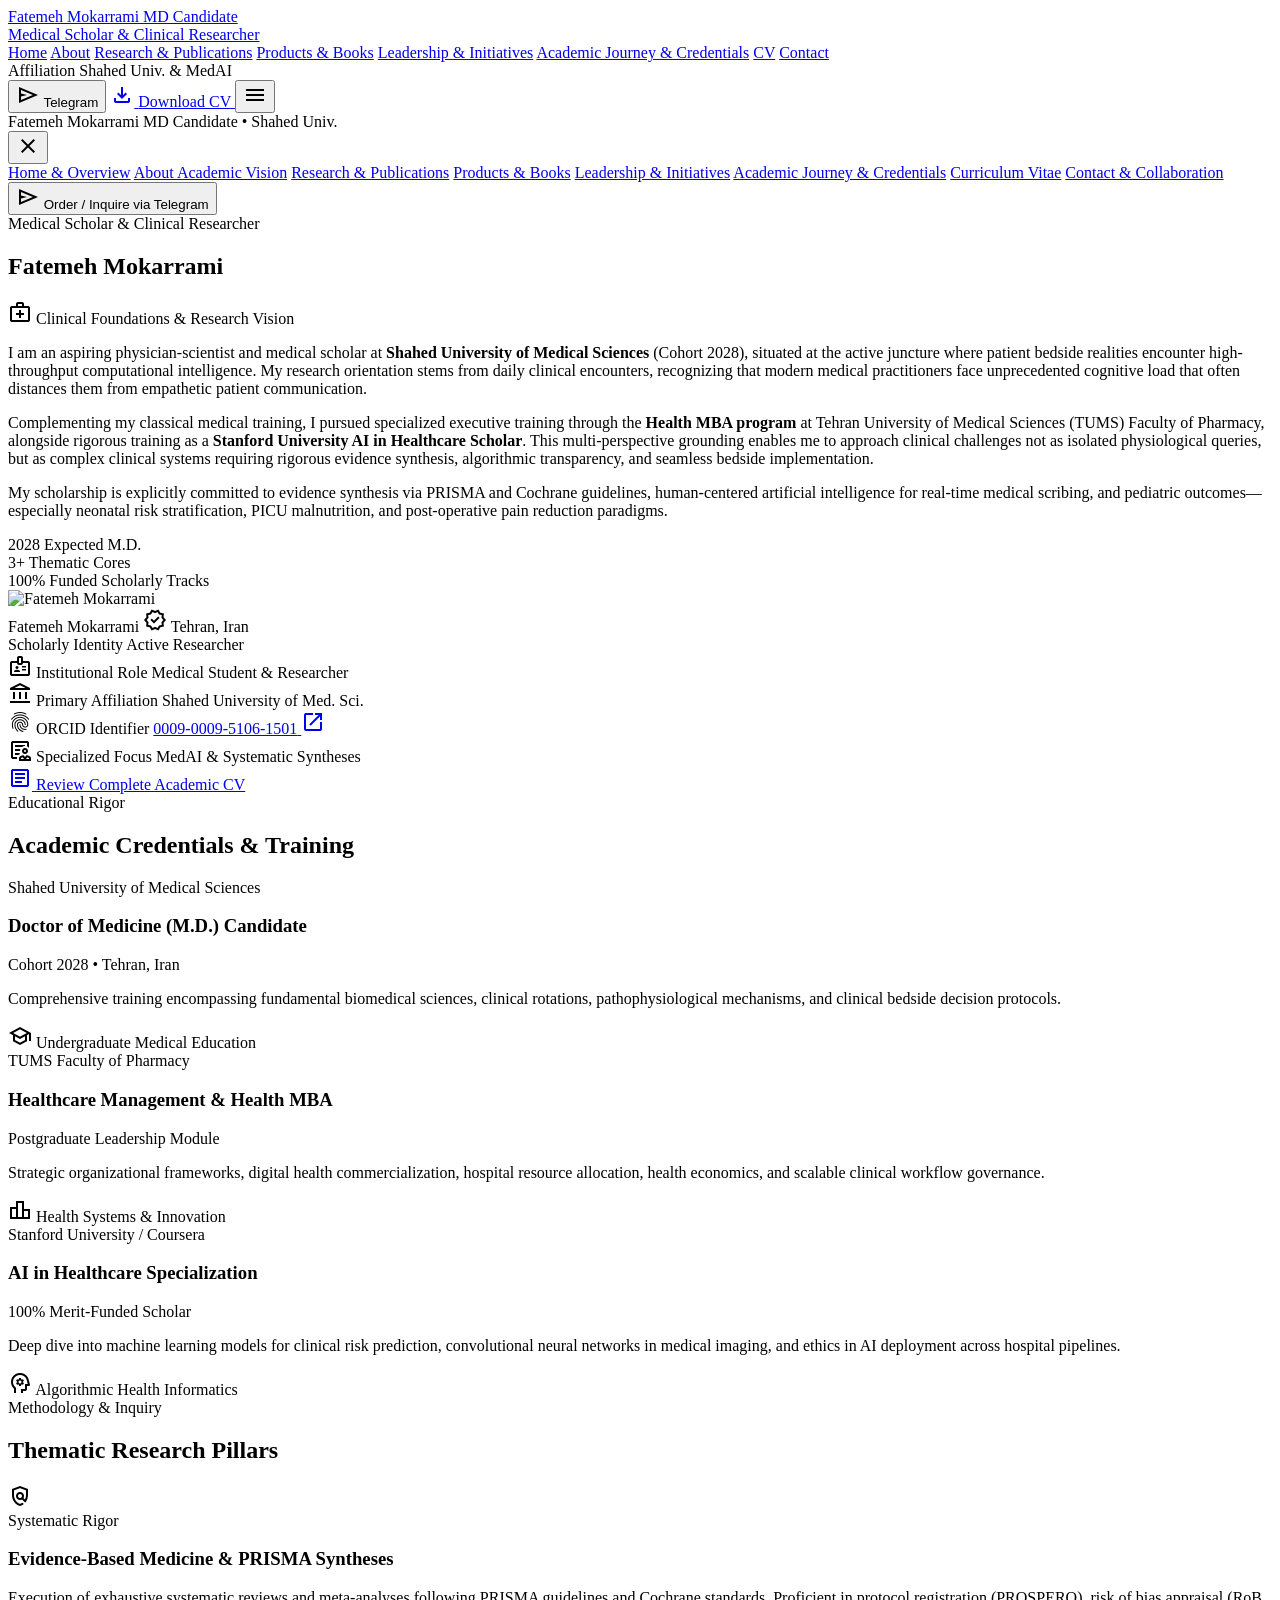
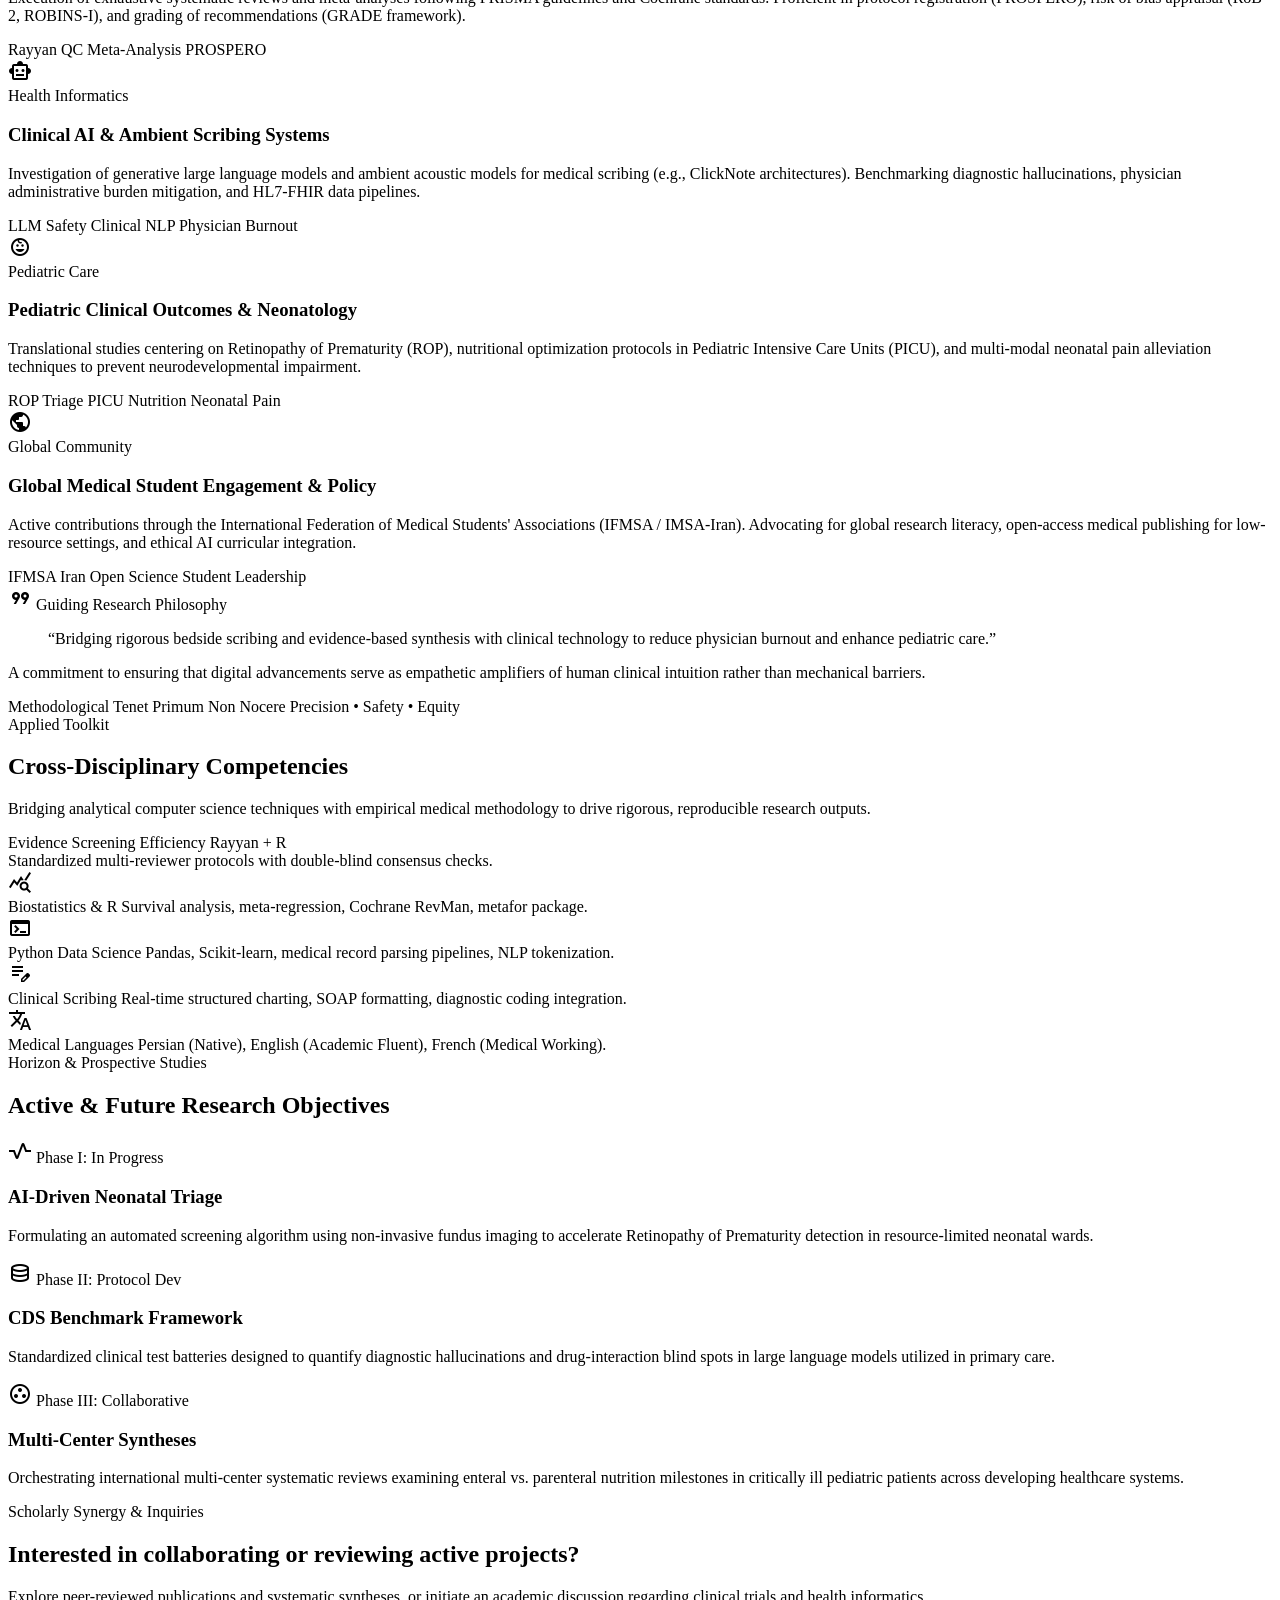
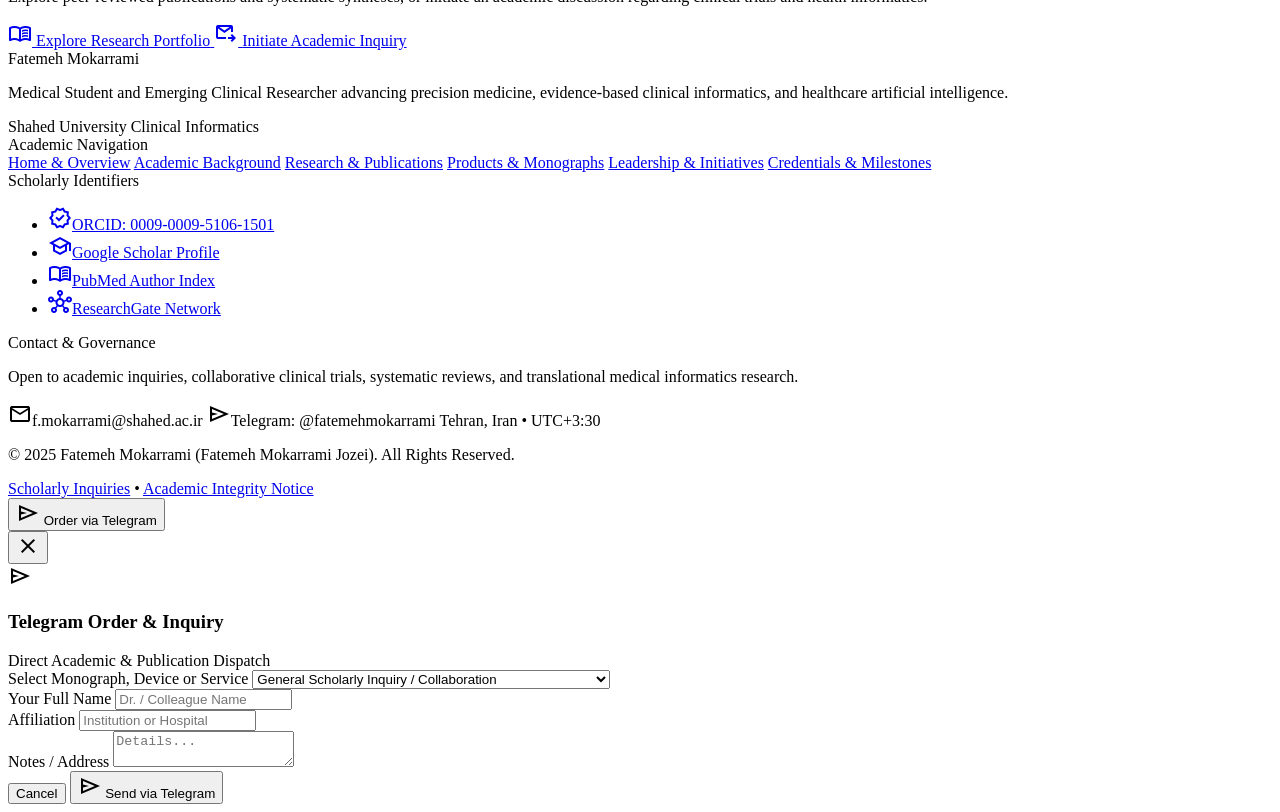
==== commit a3bd9e1b: "Update about.html" ====
--- a/about.html
+++ b/about.html
@@ -184,7 +184,7 @@
                   I am an aspiring physician-scientist and medical scholar at <strong class="font-semibold text-secondary">Shahed University of Medical Sciences</strong> (Cohort 2028), situated at the active juncture where patient bedside realities encounter high-throughput computational intelligence. My research orientation stems from daily clinical encounters, recognizing that modern medical practitioners face unprecedented cognitive load that often distances them from empathetic patient communication.
                 </p>
                 <p class="font-body-lg text-base text-on-surface leading-relaxed">
-                  Complementing my classical medical training, I pursued specialized executive training through the <strong class="font-semibold text-on-surface">Healthcare Mini-MBA program</strong> at Tehran University of Medical Sciences (TUMS) Faculty of Pharmacy, alongside rigorous training as a <strong class="font-semibold text-secondary">Stanford University AI in Healthcare Scholar</strong>. This multi-perspective grounding enables me to approach clinical challenges not as isolated physiological queries, but as complex clinical systems requiring rigorous evidence synthesis, algorithmic transparency, and seamless bedside implementation.
+                  Complementing my classical medical training, I pursued specialized executive training through the <strong class="font-semibold text-on-surface">Health MBA program</strong> at Tehran University of Medical Sciences (TUMS) Faculty of Pharmacy, alongside rigorous training as a <strong class="font-semibold text-secondary">Stanford University AI in Healthcare Scholar</strong>. This multi-perspective grounding enables me to approach clinical challenges not as isolated physiological queries, but as complex clinical systems requiring rigorous evidence synthesis, algorithmic transparency, and seamless bedside implementation.
                 </p>
                 <p class="font-body-lg text-base text-on-surface leading-relaxed">
                   My scholarship is explicitly committed to evidence synthesis via PRISMA and Cochrane guidelines, human-centered artificial intelligence for real-time medical scribing, and pediatric outcomes—especially neonatal risk stratification, PICU malnutrition, and post-operative pain reduction paradigms.
@@ -293,12 +293,12 @@
                 </div>
               </div>
 
-              <!-- Card 2: Healthcare Mini-MBA -->
+              <!-- Card 2: Health MBA -->
               <div class="p-space-lg rounded-xl bg-surface-container-lowest shadow-sm border border-surface-container/70 flex flex-col justify-between gap-space-md relative overflow-hidden group hover:shadow-md transition-shadow">
                 <div class="w-12 h-1 bg-secondary rounded-full"></div>
                 <div class="flex flex-col gap-2">
                   <span class="font-label-sm text-xs text-secondary uppercase font-semibold">TUMS Faculty of Pharmacy</span>
-                  <h3 class="font-headline-sm text-lg font-semibold text-on-surface font-newsreader">Healthcare Management &amp; Mini-MBA</h3>
+                  <h3 class="font-headline-sm text-lg font-semibold text-on-surface font-newsreader">Healthcare Management &amp; Health MBA</h3>
                   <span class="font-label-md text-xs text-secondary font-medium">Postgraduate Leadership Module</span>
                   <p class="font-body-md text-xs text-on-surface-variant pt-2 leading-relaxed">
                     Strategic organizational frameworks, digital health commercialization, hospital resource allocation, health economics, and scalable clinical workflow governance.
